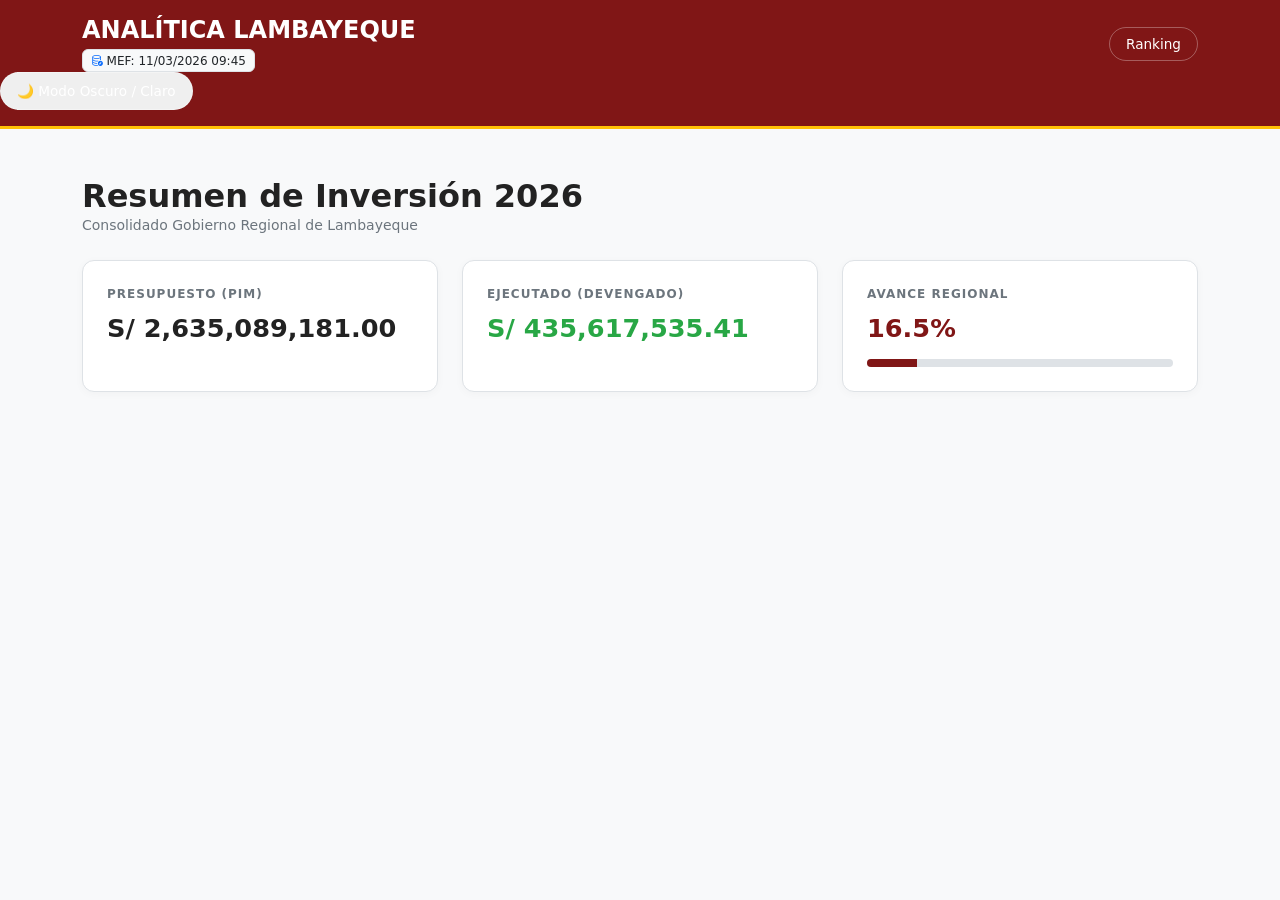
==== index.html @ 6c96ff49 "Update index.html" ====
<!DOCTYPE html>
<html lang="es">
<head>
    <meta charset="UTF-8">
    <meta name="viewport" content="width=device-width, initial-scale=1.0">
    <title>Monitor Lambayeque</title>
    <link href="https://cdn.jsdelivr.net/npm/bootstrap@5.3.0/dist/css/bootstrap.min.css" rel="stylesheet">
    <link rel="stylesheet" href="https://cdn.jsdelivr.net/npm/bootstrap-icons@1.11.1/font/bootstrap-icons.css">
   <style>
    :root {
        --primary-color: #801616;
        --bg-light: #f8f9fa;
        /* Variables para el modo claro */
        --bg-body: #f8f9fa;
        --bg-card: #ffffff;
        --text-main: #222222;
        --text-muted: #6c757d;
        --border-color: #dee2e6;
        --shadow: 0 2px 10px rgba(0,0,0,0.03);
    }

    /* Variables para el modo oscuro */
    body.dark-mode {
        --bg-body: #121212;
        --bg-card: #1e1e1e;
        --text-main: #e0e0e0;
        --text-muted: #a0a0a0;
        --border-color: #333333;
        --shadow: 0 4px 15px rgba(0,0,0,0.4);
    }

    body { 
        background-color: var(--bg-body); 
        font-family: 'Inter', system-ui, -apple-system, sans-serif;
        color: var(--text-main);
        transition: background-color 0.3s, color 0.3s; /* Suaviza el cambio */
    }

    .navbar { background-color: var(--primary-color) !important; border-bottom: 3px solid #ffc107; }
    
    .kpi-card {
        background: var(--bg-card);
        border: 1px solid var(--border-color);
        border-radius: 12px;
        padding: 1.5rem;
        box-shadow: var(--shadow);
        transition: transform 0.2s, background-color 0.3s;
        height: 100%;
        display: flex;
        flex-direction: column;
        justify-content: space-between;
    }
    
    .kpi-label { 
        font-size: 0.75rem; 
        text-transform: uppercase; 
        letter-spacing: 1px; 
        color: var(--text-muted); 
        font-weight: 700; 
        margin-bottom: 10px;
    }
    
    .kpi-value { 
        font-size: 1.6rem; 
        font-weight: 800; 
        margin: 0; 
        color: var(--text-main); 
        line-height: 1.2;
    }

    /* Forzamos el color verde en el ejecutado para que resalte en ambos modos */
    #total-ejecutado { color: #28a745 !important; }
    
    .progress-container { 
        height: 8px; 
        background: var(--border-color); 
        border-radius: 10px; 
        overflow: hidden; 
        margin-top: 15px; 
    }
    .progress-bar-fill { 
        height: 100%; 
        background: var(--primary-color); 
        width: 0%; 
        transition: width 1s ease-in-out; 
    }
    
    .btn-minimal {
        border: 1px solid rgba(255,255,255,0.3);
        color: white;
        text-decoration: none;
        padding: 8px 16px;
        border-radius: 20px;
        font-size: 0.85rem;
        transition: all 0.3s;
    }
    .btn-minimal:hover { background: white; color: var(--primary-color); }

    /* Ajuste para los textos pequeños */
    .text-muted { color: var(--text-muted) !important; }
</style>
</head>
<body>

<nav class="navbar navbar-dark py-3 mb-5">
    <div class="container">
        <div class="d-flex align-items-center w-100">
            <div class="d-flex flex-column align-items-start">
                <h4 class="fw-bold mb-0 text-white">ANALÍTICA LAMBAYEQUE</h4>
                <span class="badge bg-light text-dark border fw-normal mt-1">
                    <i class="bi bi-database-check text-primary"></i> MEF: <span id="fecha-actualizacion">...</span>
                </span>
            </div>
            <div class="ms-auto">
                <a href="consulta2.html" class="btn-minimal">Ranking</a>
            </div>
        </div>
    </div>

    <button onclick="toggleDarkMode()" class="btn-minimal">
    🌙 Modo Oscuro / Claro
    </button>

    
</nav>

<div class="container">
    <div class="mb-4">
        <h2 class="fw-bold mb-0">Resumen de Inversión 2026</h2>
        <p class="text-muted small">Consolidado Gobierno Regional de Lambayeque</p>
    </div>

    <div class="row g-4 mb-5">
        <div class="col-md-4">
            <div class="kpi-card">
                <div>
                    <div class="kpi-label">Presupuesto (PIM)</div>
                    <div id="total-pim" class="kpi-value">S/ 0</div>
                </div>
            </div>
        </div>
        
        <div class="col-md-4">
            <div class="kpi-card">
                <div>
                    <div class="kpi-label">Ejecutado (Devengado)</div>
                    <div id="total-ejecutado" class="kpi-value text-success">S/ 0</div>
                </div>
            </div>
        </div>
        
        <div class="col-md-4">
            <div class="kpi-card">
                <div>
                    <div class="kpi-label">Avance Regional</div>
                    <div id="avance-global" class="kpi-value" style="color: var(--primary-color);">0%</div>
                </div>
                <div class="progress-container">
                    <div id="progreso-barra" class="progress-bar-fill"></div>
                </div>
            </div>
        </div>
    </div>
</div>

<script src="script.js"></script>
<script>
    const body = document.body;

    // 1. Verificar si ya existía una preferencia guardada
    if (localStorage.getItem('theme') === 'dark') {
        body.classList.add('dark-mode');
    }

    function toggleDarkMode() {
        body.classList.toggle('dark-mode');
        
        // 2. Guardar la elección
        if (body.classList.contains('dark-mode')) {
            localStorage.setItem('theme', 'dark');
        } else {
            localStorage.setItem('theme', 'light');
        }
    }
</script>

    
</body>
</html>
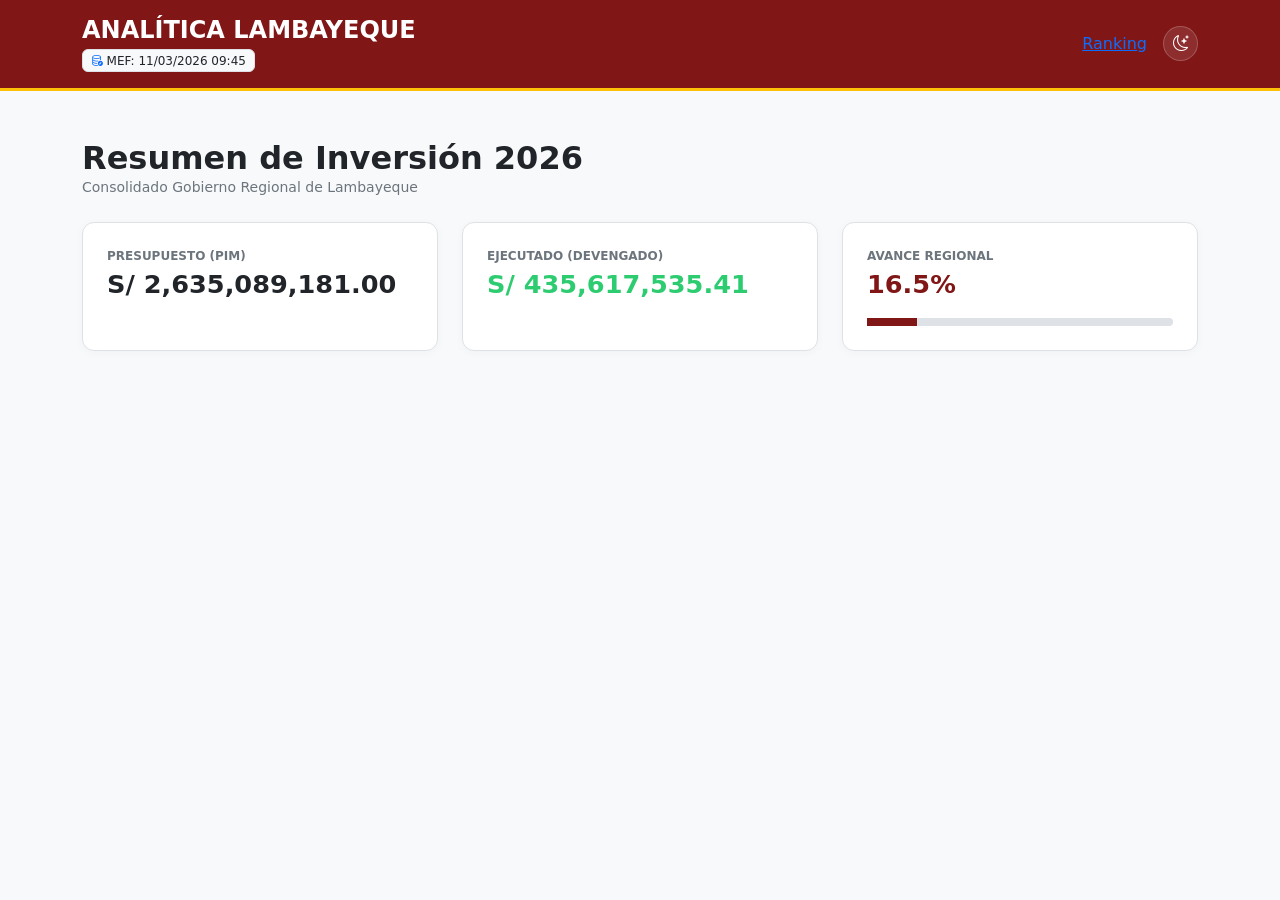
==== commit a318d531: "Update index.html" ====
--- a/index.html
+++ b/index.html
@@ -6,38 +6,42 @@
     <title>Monitor Lambayeque</title>
     <link href="https://cdn.jsdelivr.net/npm/bootstrap@5.3.0/dist/css/bootstrap.min.css" rel="stylesheet">
     <link rel="stylesheet" href="https://cdn.jsdelivr.net/npm/bootstrap-icons@1.11.1/font/bootstrap-icons.css">
-   <style>
+  <style>
     :root {
-        --primary-color: #801616;
-        --bg-light: #f8f9fa;
-        /* Variables para el modo claro */
+        /* Paleta Luz */
         --bg-body: #f8f9fa;
         --bg-card: #ffffff;
-        --text-main: #222222;
+        --text-main: #212529;
         --text-muted: #6c757d;
         --border-color: #dee2e6;
+        --primary-color: #801616;
+        --nav-accent: #ffc107;
         --shadow: 0 2px 10px rgba(0,0,0,0.03);
     }
 
-    /* Variables para el modo oscuro */
     body.dark-mode {
-        --bg-body: #121212;
-        --bg-card: #1e1e1e;
-        --text-main: #e0e0e0;
-        --text-muted: #a0a0a0;
-        --border-color: #333333;
-        --shadow: 0 4px 15px rgba(0,0,0,0.4);
+        /* Paleta Oscura */
+        --bg-body: #0f1113;
+        --bg-card: #1a1d21;
+        --text-main: #f1f1f1;
+        --text-muted: #adb5bd;
+        --border-color: #2d3238;
+        --shadow: 0 4px 15px rgba(0,0,0,0.3);
     }
 
     body { 
         background-color: var(--bg-body); 
+        color: var(--text-main);
         font-family: 'Inter', system-ui, -apple-system, sans-serif;
-        color: var(--text-main);
-        transition: background-color 0.3s, color 0.3s; /* Suaviza el cambio */
+        transition: background-color 0.3s ease, color 0.3s ease;
     }
 
-    .navbar { background-color: var(--primary-color) !important; border-bottom: 3px solid #ffc107; }
-    
+    /* Navbar fija los colores para que no cambien demasiado */
+    .navbar { 
+        background-color: var(--primary-color) !important; 
+        border-bottom: 3px solid var(--nav-accent); 
+    }
+
     .kpi-card {
         background: var(--bg-card);
         border: 1px solid var(--border-color);
@@ -50,54 +54,51 @@
         flex-direction: column;
         justify-content: space-between;
     }
-    
+
     .kpi-label { 
         font-size: 0.75rem; 
         text-transform: uppercase; 
-        letter-spacing: 1px; 
         color: var(--text-muted); 
         font-weight: 700; 
-        margin-bottom: 10px;
     }
-    
+
     .kpi-value { 
         font-size: 1.6rem; 
         font-weight: 800; 
-        margin: 0; 
         color: var(--text-main); 
-        line-height: 1.2;
     }
 
-    /* Forzamos el color verde en el ejecutado para que resalte en ambos modos */
-    #total-ejecutado { color: #28a745 !important; }
-    
+    /* Forzamos colores de éxito */
+    .text-success { color: #2ecc71 !important; }
+    .text-muted { color: var(--text-muted) !important; }
+
     .progress-container { 
         height: 8px; 
         background: var(--border-color); 
         border-radius: 10px; 
-        overflow: hidden; 
         margin-top: 15px; 
     }
+    
     .progress-bar-fill { 
         height: 100%; 
         background: var(--primary-color); 
-        width: 0%; 
         transition: width 1s ease-in-out; 
     }
-    
-    .btn-minimal {
-        border: 1px solid rgba(255,255,255,0.3);
+
+    /* Estilo para el botón de cambio */
+    .btn-theme {
+        background: rgba(255,255,255,0.1);
+        border: 1px solid rgba(255,255,255,0.2);
         color: white;
-        text-decoration: none;
-        padding: 8px 16px;
-        border-radius: 20px;
-        font-size: 0.85rem;
-        transition: all 0.3s;
+        border-radius: 50%;
+        width: 35px;
+        height: 35px;
+        display: flex;
+        align-items: center;
+        justify-content: center;
+        transition: 0.3s;
     }
-    .btn-minimal:hover { background: white; color: var(--primary-color); }
-
-    /* Ajuste para los textos pequeños */
-    .text-muted { color: var(--text-muted) !important; }
+    .btn-theme:hover { background: rgba(255,255,255,0.2); }
 </style>
 </head>
 <body>
@@ -111,17 +112,17 @@
                     <i class="bi bi-database-check text-primary"></i> MEF: <span id="fecha-actualizacion">...</span>
                 </span>
             </div>
-            <div class="ms-auto">
-                <a href="consulta2.html" class="btn-minimal">Ranking</a>
-            </div>
+
+            <div class="ms-auto d-flex align-items-center gap-3">
+    <a href="consulta2.html" class="btn-minimal">Ranking</a>
+    <button onclick="toggleDarkMode()" class="btn-theme" id="theme-toggle">
+        <i class="bi bi-moon-stars"></i>
+    </button>
+</div>
+
+            
         </div>
     </div>
-
-    <button onclick="toggleDarkMode()" class="btn-minimal">
-    🌙 Modo Oscuro / Claro
-    </button>
-
-    
 </nav>
 
 <div class="container">
@@ -192,3 +193,4 @@
 
 
 
+
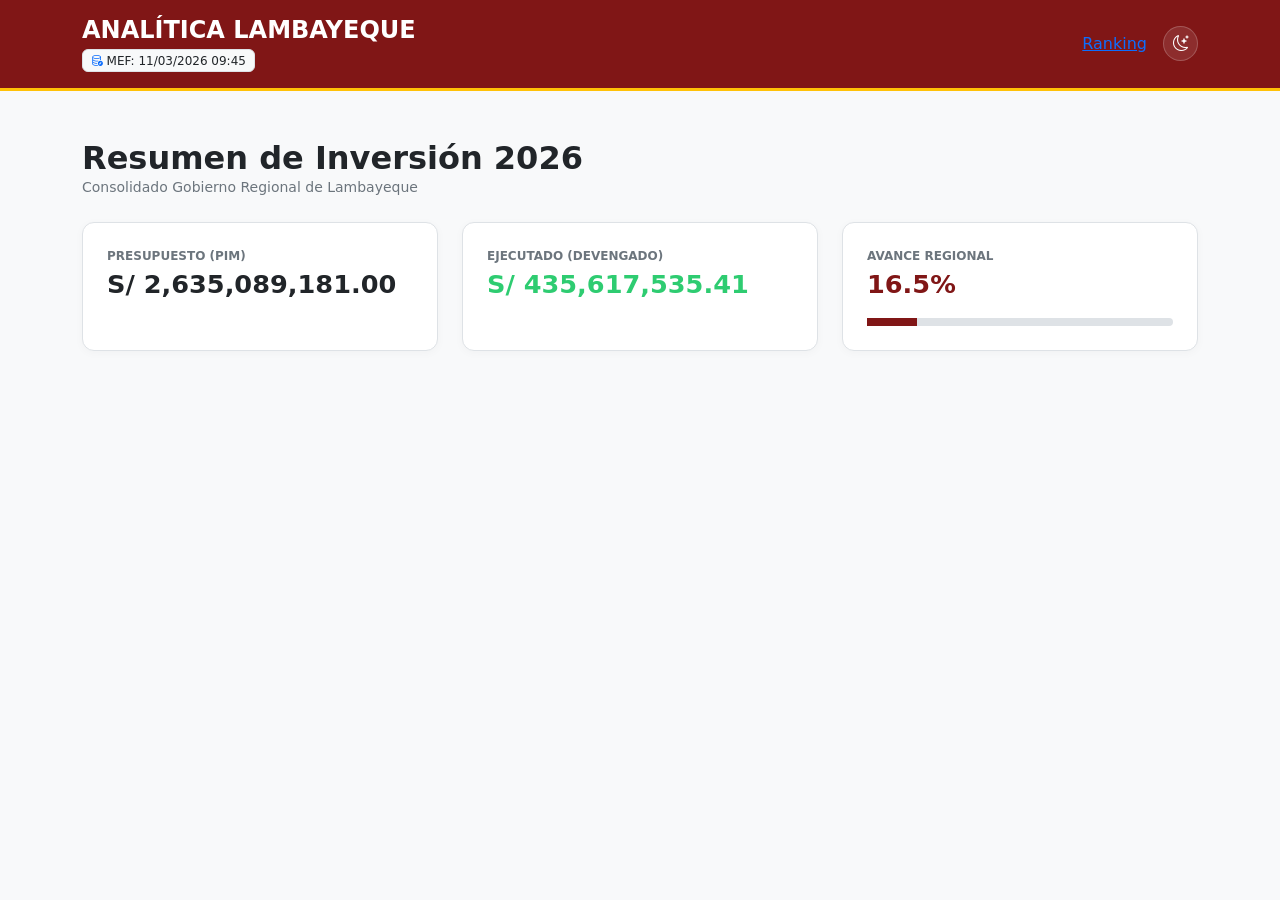
==== commit 47061d66: "Update index.html" ====
--- a/index.html
+++ b/index.html
@@ -114,7 +114,9 @@
             </div>
 
             <div class="ms-auto d-flex align-items-center gap-3">
-    <a href="consulta2.html" class="btn-minimal">Ranking</a>
+                <div class="ms-auto">
+                <a href="consulta2.html" class="btn-minimal">Ranking</a>
+            </div>
     <button onclick="toggleDarkMode()" class="btn-theme" id="theme-toggle">
         <i class="bi bi-moon-stars"></i>
     </button>
@@ -165,22 +167,29 @@
 </div>
 
 <script src="script.js"></script>
+
 <script>
     const body = document.body;
-
-    // 1. Verificar si ya existía una preferencia guardada
+    const btn = document.getElementById('theme-toggle');
+
+    // Verificar preferencia guardada
     if (localStorage.getItem('theme') === 'dark') {
         body.classList.add('dark-mode');
+        actualizarIcono(true);
     }
 
     function toggleDarkMode() {
-        body.classList.toggle('dark-mode');
-        
-        // 2. Guardar la elección
-        if (body.classList.contains('dark-mode')) {
-            localStorage.setItem('theme', 'dark');
+        const isDark = body.classList.toggle('dark-mode');
+        localStorage.setItem('theme', isDark ? 'dark' : 'light');
+        actualizarIcono(isDark);
+    }
+
+    function actualizarIcono(isDark) {
+        const icon = btn.querySelector('i');
+        if (isDark) {
+            icon.classList.replace('bi-moon-stars', 'bi-sun');
         } else {
-            localStorage.setItem('theme', 'light');
+            icon.classList.replace('bi-sun', 'bi-moon-stars');
         }
     }
 </script>
@@ -194,3 +203,5 @@
 
 
 
+
+
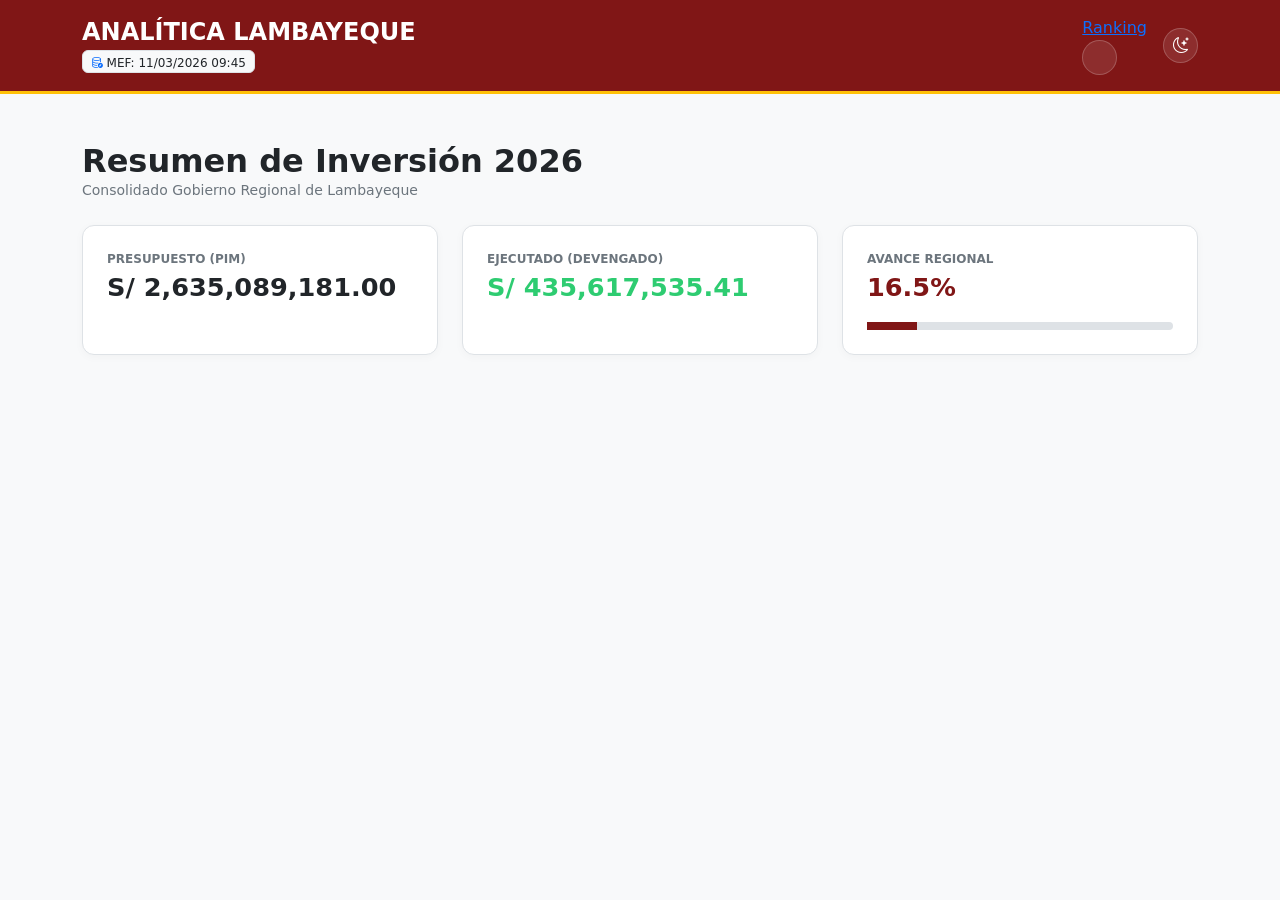
==== commit 0c7778f9: "Update index.html" ====
--- a/index.html
+++ b/index.html
@@ -116,6 +116,7 @@
             <div class="ms-auto d-flex align-items-center gap-3">
                 <div class="ms-auto">
                 <a href="consulta2.html" class="btn-minimal">Ranking</a>
+                <button href="consulta2.html" class="btn-theme" id="theme-toggle">
             </div>
     <button onclick="toggleDarkMode()" class="btn-theme" id="theme-toggle">
         <i class="bi bi-moon-stars"></i>
@@ -205,3 +206,4 @@
 
 
 
+
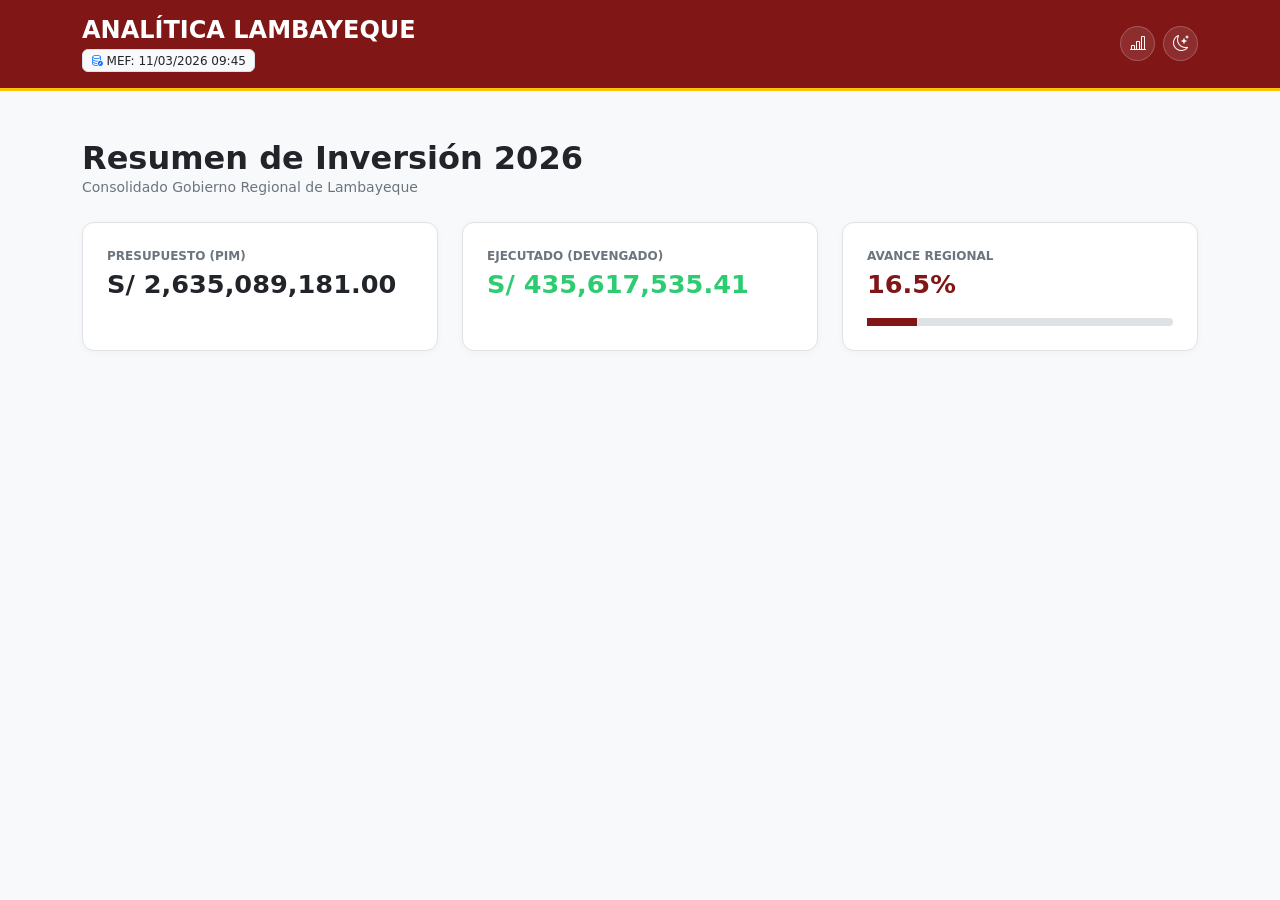
==== commit 82599312: "Update index.html" ====
--- a/index.html
+++ b/index.html
@@ -113,12 +113,12 @@
                 </span>
             </div>
 
-            <div class="ms-auto d-flex align-items-center gap-3">
-                <div class="ms-auto">
-                <a href="consulta2.html" class="btn-minimal">Ranking</a>
-                <button href="consulta2.html" class="btn-theme" id="theme-toggle">
-            </div>
-    <button onclick="toggleDarkMode()" class="btn-theme" id="theme-toggle">
+ <div class="ms-auto d-flex align-items-center gap-2">
+    <a href="consulta2.html" class="btn-theme" title="Ver Ranking">
+        <i class="bi bi-bar-chart-line"></i>
+    </a>
+
+    <button onclick="toggleDarkMode()" class="btn-theme" id="theme-toggle" title="Cambiar modo">
         <i class="bi bi-moon-stars"></i>
     </button>
 </div>
@@ -207,3 +207,4 @@
 
 
 
+
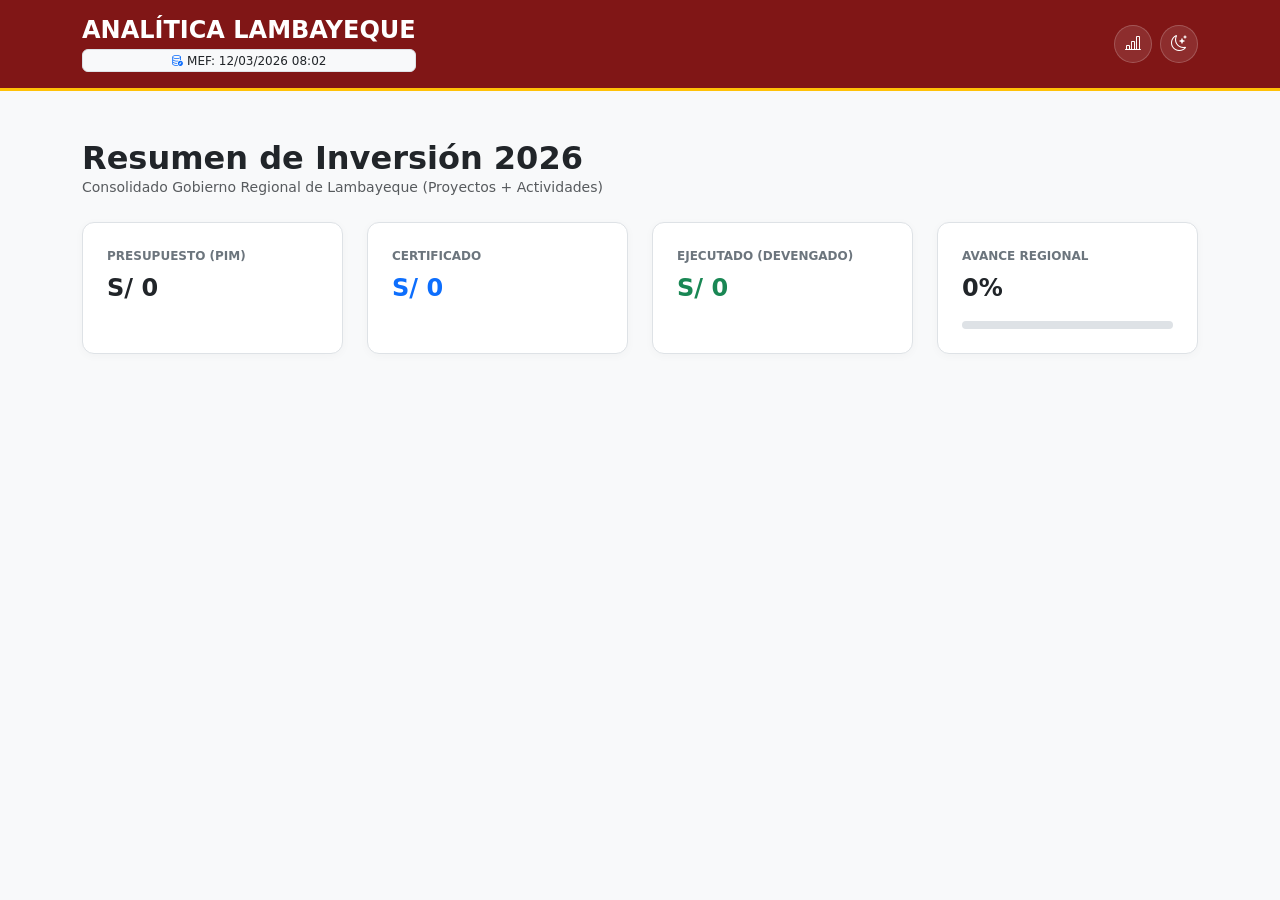
==== commit 057a7007: "Update index.html" ====
--- a/index.html
+++ b/index.html
@@ -6,124 +6,115 @@
     <title>Monitor Lambayeque</title>
     <link href="https://cdn.jsdelivr.net/npm/bootstrap@5.3.0/dist/css/bootstrap.min.css" rel="stylesheet">
     <link rel="stylesheet" href="https://cdn.jsdelivr.net/npm/bootstrap-icons@1.11.1/font/bootstrap-icons.css">
-  <style>
-    :root {
-        /* Paleta Luz */
-        --bg-body: #f8f9fa;
-        --bg-card: #ffffff;
-        --text-main: #212529;
-        --text-muted: #6c757d;
-        --border-color: #dee2e6;
-        --primary-color: #801616;
-        --nav-accent: #ffc107;
-        --shadow: 0 2px 10px rgba(0,0,0,0.03);
-    }
+    <style>
+        :root {
+            --bg-body: #f8f9fa;
+            --bg-card: #ffffff;
+            --text-main: #212529;
+            --text-muted: #6c757d;
+            --border-color: #dee2e6;
+            --primary-color: #801616;
+            --nav-accent: #ffc107;
+            --shadow: 0 2px 10px rgba(0,0,0,0.03);
+        }
 
-    body.dark-mode {
-        /* Paleta Oscura */
-        --bg-body: #0f1113;
-        --bg-card: #1a1d21;
-        --text-main: #f1f1f1;
-        --text-muted: #adb5bd;
-        --border-color: #2d3238;
-        --shadow: 0 4px 15px rgba(0,0,0,0.3);
-    }
+        body.dark-mode {
+            --bg-body: #0f1113;
+            --bg-card: #1a1d21;
+            --text-main: #f1f1f1;
+            --text-muted: #adb5bd;
+            --border-color: #2d3238;
+            --shadow: 0 4px 15px rgba(0,0,0,0.3);
+        }
 
-    body { 
-        background-color: var(--bg-body); 
-        color: var(--text-main);
-        font-family: 'Inter', system-ui, -apple-system, sans-serif;
-        transition: background-color 0.3s ease, color 0.3s ease;
-    }
+        body { 
+            background-color: var(--bg-body); 
+            color: var(--text-main);
+            font-family: 'Inter', system-ui, -apple-system, sans-serif;
+            transition: background-color 0.3s ease, color 0.3s ease;
+        }
 
-    /* Navbar fija los colores para que no cambien demasiado */
-    .navbar { 
-        background-color: var(--primary-color) !important; 
-        border-bottom: 3px solid var(--nav-accent); 
-    }
+        .navbar { 
+            background-color: var(--primary-color) !important; 
+            border-bottom: 3px solid var(--nav-accent); 
+        }
 
-    .kpi-card {
-        background: var(--bg-card);
-        border: 1px solid var(--border-color);
-        border-radius: 12px;
-        padding: 1.5rem;
-        box-shadow: var(--shadow);
-        transition: transform 0.2s, background-color 0.3s;
-        height: 100%;
-        display: flex;
-        flex-direction: column;
-        justify-content: space-between;
-    }
+        .kpi-card {
+            background: var(--bg-card);
+            border: 1px solid var(--border-color);
+            border-radius: 12px;
+            padding: 1.5rem;
+            box-shadow: var(--shadow);
+            transition: transform 0.2s, background-color 0.3s;
+            height: 100%;
+            display: flex;
+            flex-direction: column;
+            justify-content: space-between;
+        }
 
-    .kpi-label { 
-        font-size: 0.75rem; 
-        text-transform: uppercase; 
-        color: var(--text-muted); 
-        font-weight: 700; 
-    }
+        .kpi-card:hover { transform: translateY(-5px); }
 
-    .kpi-value { 
-        font-size: 1.6rem; 
-        font-weight: 800; 
-        color: var(--text-main); 
-    }
+        .kpi-label { 
+            font-size: 0.75rem; 
+            text-transform: uppercase; 
+            color: var(--text-muted); 
+            font-weight: 700; 
+            margin-bottom: 5px;
+        }
 
-    /* Forzamos colores de éxito */
-    .text-success { color: #2ecc71 !important; }
-    .text-muted { color: var(--text-muted) !important; }
+        .kpi-value { 
+            font-size: 1.5rem; 
+            font-weight: 800; 
+            color: var(--text-main); 
+        }
 
-    .progress-container { 
-        height: 8px; 
-        background: var(--border-color); 
-        border-radius: 10px; 
-        margin-top: 15px; 
-    }
-    
-    .progress-bar-fill { 
-        height: 100%; 
-        background: var(--primary-color); 
-        transition: width 1s ease-in-out; 
-    }
+        .progress-container { 
+            height: 8px; 
+            background: var(--border-color); 
+            border-radius: 10px; 
+            margin-top: 15px; 
+            overflow: hidden;
+        }
+        
+        .progress-bar-fill { 
+            height: 100%; 
+            background: var(--primary-color); 
+            transition: width 1.5s cubic-bezier(0.1, 0, 0.1, 1);
+            width: 0%;
+        }
 
-    /* Estilo para el botón de cambio */
-    .btn-theme {
-        background: rgba(255,255,255,0.1);
-        border: 1px solid rgba(255,255,255,0.2);
-        color: white;
-        border-radius: 50%;
-        width: 35px;
-        height: 35px;
-        display: flex;
-        align-items: center;
-        justify-content: center;
-        transition: 0.3s;
-    }
-    .btn-theme:hover { background: rgba(255,255,255,0.2); }
-</style>
+        .btn-theme {
+            background: rgba(255,255,255,0.1);
+            border: 1px solid rgba(255,255,255,0.2);
+            color: white;
+            border-radius: 50%;
+            width: 38px; height: 38px;
+            display: flex; align-items: center; justify-content: center;
+            transition: 0.3s;
+        }
+        .btn-theme:hover { background: rgba(255,255,255,0.2); color: var(--nav-accent); }
+    </style>
 </head>
 <body>
 
 <nav class="navbar navbar-dark py-3 mb-5">
     <div class="container">
         <div class="d-flex align-items-center w-100">
-            <div class="d-flex flex-column align-items-start">
+            <div class="d-flex flex-column">
                 <h4 class="fw-bold mb-0 text-white">ANALÍTICA LAMBAYEQUE</h4>
                 <span class="badge bg-light text-dark border fw-normal mt-1">
                     <i class="bi bi-database-check text-primary"></i> MEF: <span id="fecha-actualizacion">...</span>
                 </span>
             </div>
 
- <div class="ms-auto d-flex align-items-center gap-2">
-    <a href="consulta2.html" class="btn-theme" title="Ver Ranking">
-        <i class="bi bi-bar-chart-line"></i>
-    </a>
-
-    <button onclick="toggleDarkMode()" class="btn-theme" id="theme-toggle" title="Cambiar modo">
-        <i class="bi bi-moon-stars"></i>
-    </button>
-</div>
-
-            
+            <div class="ms-auto d-flex align-items-center gap-2">
+                <a href="consulta2.html" class="btn-theme" title="Ver Ranking">
+                    <i class="bi bi-bar-chart-line"></i>
+                </a>
+                <button onclick="toggleDarkMode()" class="btn-theme" id="theme-toggle">
+                    <i class="bi bi-moon-stars"></i>
+                </button>
+            </div>
         </div>
     </div>
 </nav>
@@ -131,11 +122,11 @@
 <div class="container">
     <div class="mb-4">
         <h2 class="fw-bold mb-0">Resumen de Inversión 2026</h2>
-        <p class="text-muted small">Consolidado Gobierno Regional de Lambayeque</p>
+        <p class="text-muted small">Consolidado Gobierno Regional de Lambayeque (Proyectos + Actividades)</p>
     </div>
 
     <div class="row g-4 mb-5">
-        <div class="col-md-4">
+        <div class="col-md-3">
             <div class="kpi-card">
                 <div>
                     <div class="kpi-label">Presupuesto (PIM)</div>
@@ -144,7 +135,16 @@
             </div>
         </div>
         
-        <div class="col-md-4">
+        <div class="col-md-3">
+            <div class="kpi-card">
+                <div>
+                    <div class="kpi-label">Certificado</div>
+                    <div id="total-cer" class="kpi-value text-primary">S/ 0</div>
+                </div>
+            </div>
+        </div>
+
+        <div class="col-md-3">
             <div class="kpi-card">
                 <div>
                     <div class="kpi-label">Ejecutado (Devengado)</div>
@@ -153,11 +153,11 @@
             </div>
         </div>
         
-        <div class="col-md-4">
+        <div class="col-md-3">
             <div class="kpi-card">
                 <div>
                     <div class="kpi-label">Avance Regional</div>
-                    <div id="avance-global" class="kpi-value" style="color: var(--primary-color);">0%</div>
+                    <div id="avance-global" class="kpi-value">0%</div>
                 </div>
                 <div class="progress-container">
                     <div id="progreso-barra" class="progress-bar-fill"></div>
@@ -168,43 +168,23 @@
 </div>
 
 <script src="script.js"></script>
-
 <script>
-    const body = document.body;
-    const btn = document.getElementById('theme-toggle');
-
-    // Verificar preferencia guardada
-    if (localStorage.getItem('theme') === 'dark') {
-        body.classList.add('dark-mode');
-        actualizarIcono(true);
-    }
-
     function toggleDarkMode() {
-        const isDark = body.classList.toggle('dark-mode');
+        const isDark = document.body.classList.toggle('dark-mode');
         localStorage.setItem('theme', isDark ? 'dark' : 'light');
         actualizarIcono(isDark);
     }
 
     function actualizarIcono(isDark) {
-        const icon = btn.querySelector('i');
-        if (isDark) {
-            icon.classList.replace('bi-moon-stars', 'bi-sun');
-        } else {
-            icon.classList.replace('bi-sun', 'bi-moon-stars');
-        }
+        const icon = document.querySelector('#theme-toggle i');
+        icon.className = isDark ? 'bi bi-sun' : 'bi bi-moon-stars';
+    }
+
+    // Cargar preferencia
+    if (localStorage.getItem('theme') === 'dark') {
+        document.body.classList.add('dark-mode');
+        actualizarIcono(true);
     }
 </script>
-
-    
 </body>
 </html>
-
-
-
-
-
-
-
-
-
-
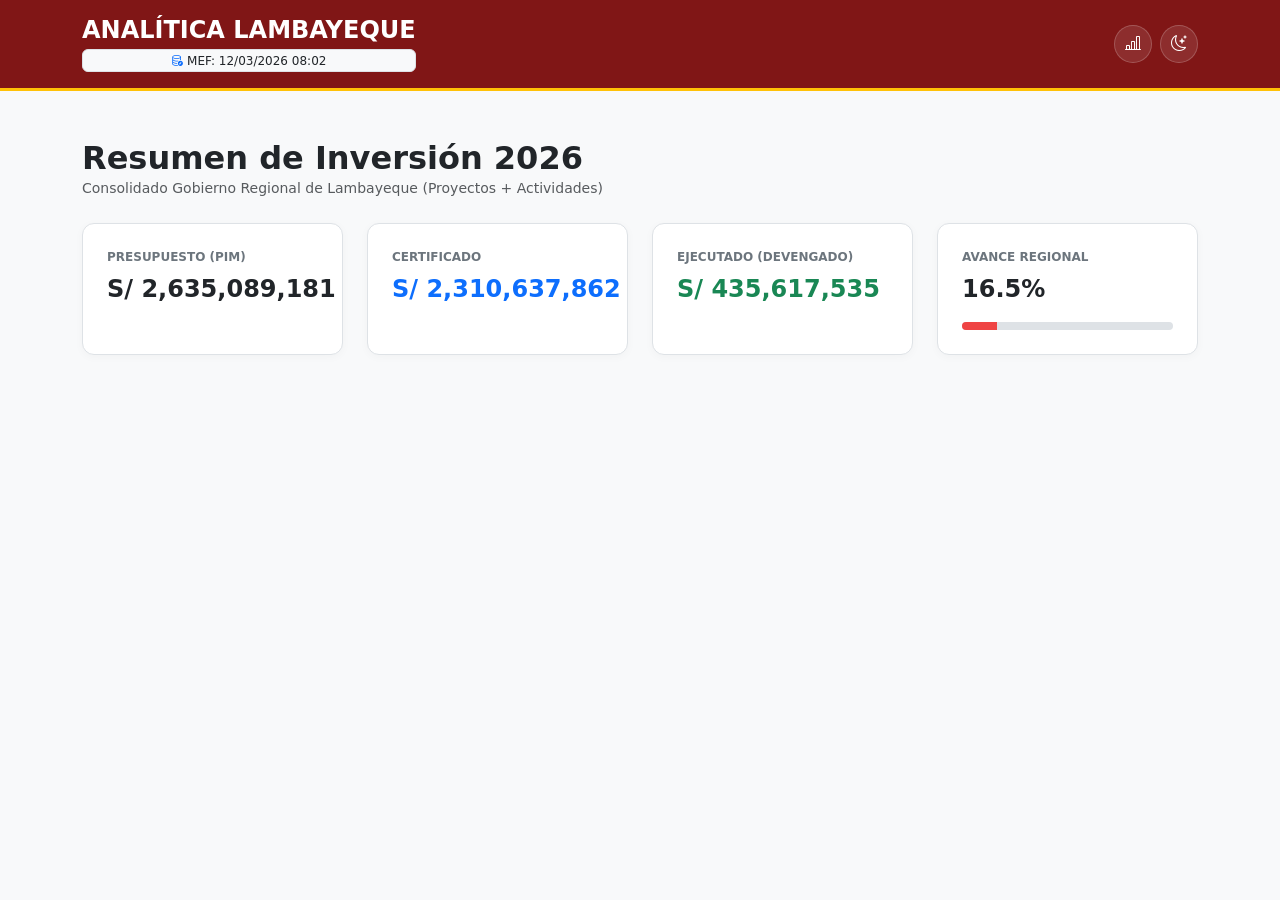
==== commit 4aa38353: "Update index.html" ====
--- a/index.html
+++ b/index.html
@@ -34,6 +34,18 @@
             transition: background-color 0.3s ease, color 0.3s ease;
         }
 
+        p {
+        color: var(--text-main); 
+        line-height: 1.6;
+        margin-bottom: 1rem;
+        transition: color 0.3s ease; 
+        }
+
+        .text-secundario {
+        color: var(--text-muted); 
+        font-size: 0.9rem;
+        }
+
         .navbar { 
             background-color: var(--primary-color) !important; 
             border-bottom: 3px solid var(--nav-accent); 
@@ -188,3 +200,4 @@
 </script>
 </body>
 </html>
+
